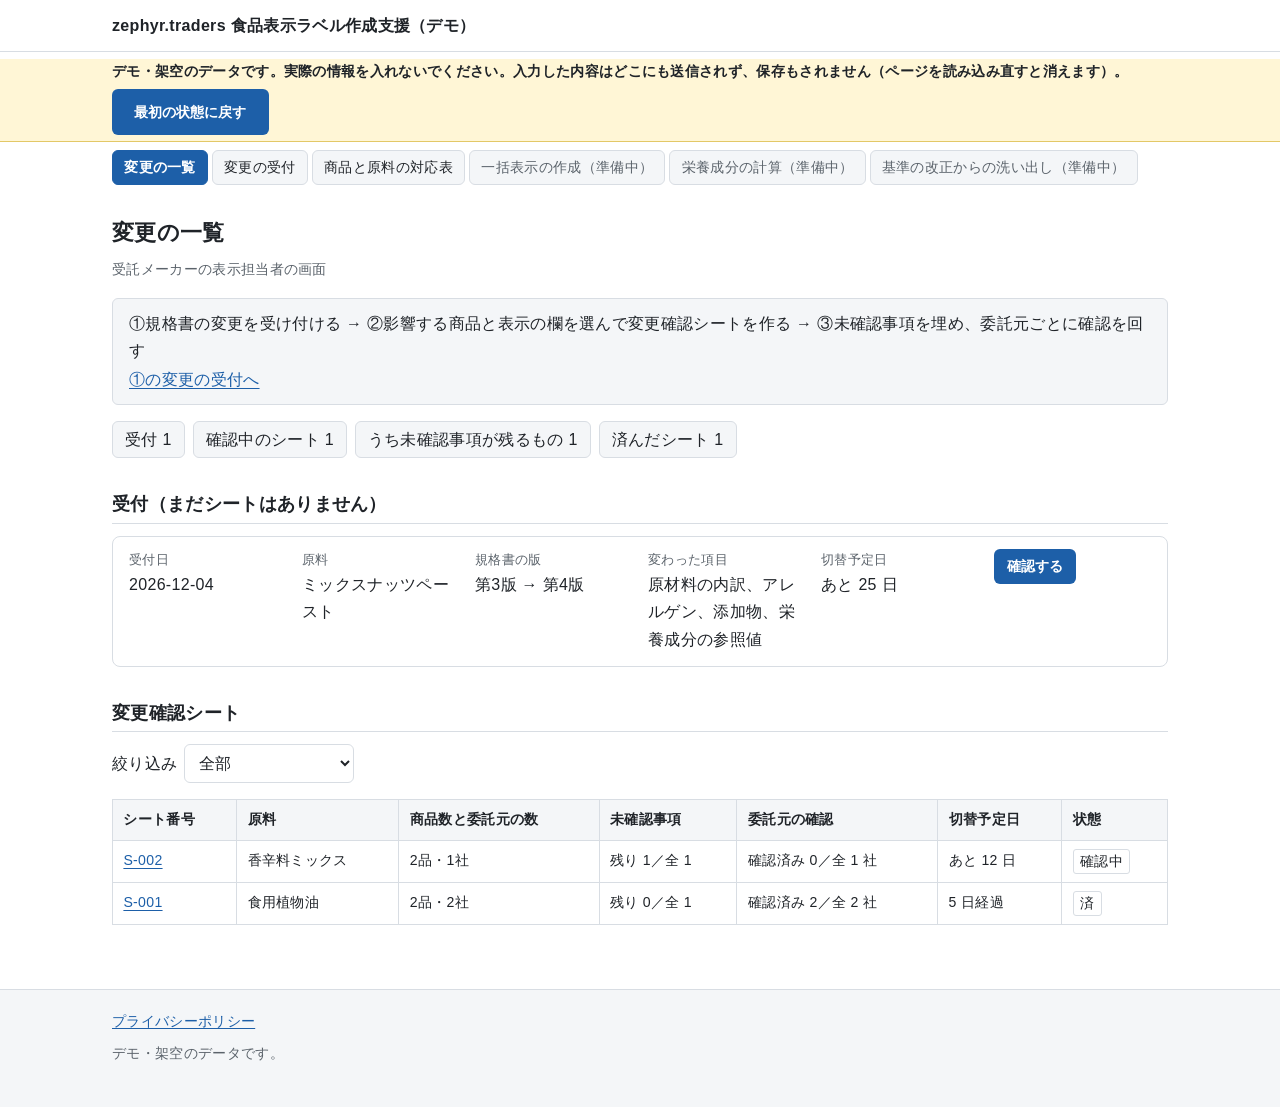
==== demo/index.html @ 54dee098 "デモ版を掲出する（架空データ、送信・保存なし） Co-Authored-By: Claude Opus 5.5 <noreply@anthropic.com>" ====
<!doctype html>
<html lang="ja">
<head>
<meta charset="utf-8">
<meta name="viewport" content="width=device-width, initial-scale=1">
<meta name="robots" content="noindex">
<title>食品表示ラベル作成支援（デモ）</title>
<link rel="stylesheet" href="../style.css">
<link rel="stylesheet" href="demo.css">
</head>
<body>

<header class="site-header">
  <div class="wrap wide">
    <a class="brand" href="#list">zephyr.traders 食品表示ラベル作成支援（デモ）</a>
  </div>
</header>

<div class="demo-banner" role="note">
  <div class="wrap wide">
    <p class="demo-banner-text"><strong>デモ・架空のデータです。実際の情報を入れないでください。入力した内容はどこにも送信されず、保存もされません（ページを読み込み直すと消えます）。</strong></p>
    <p class="demo-banner-actions no-print"><button type="button" id="reset-btn">最初の状態に戻す</button> <span id="reset-msg" class="reset-msg" role="status"></span></p>
  </div>
</div>

<nav class="tabs no-print" id="tabs" aria-label="画面の切り替え"></nav>

<main>
  <div class="wrap wide" id="app">
    <noscript><p>このデモは JavaScript を使います。JavaScript を有効にしてください。</p></noscript>
  </div>
</main>

<footer class="site-footer">
  <div class="wrap wide">
    <p class="footer-nav no-print"><a href="../privacy.html">プライバシーポリシー</a></p>
    <p>デモ・架空のデータです。</p>
  </div>
</footer>

<script src="rules.js"></script>
<script src="data.js"></script>
<script src="app.js"></script>
</body>
</html>
---- style.css ----
/* サイト共通スタイル
   ビルド不要・外部依存なし。フォントは端末の日本語フォントを使う。 */

:root {
  --bg: #ffffff;
  --fg: #1f2328;
  --muted: #5b636b;
  --line: #d8dde3;
  --soft: #f4f6f8;
  --accent: #1d5fa8;
  --accent-fg: #ffffff;
  --warn-bg: #fff6d6;
  --warn-line: #e3c867;
  --pr-bg: #eef3fa;
  --measure: 42rem;
}

@media (prefers-color-scheme: dark) {
  :root {
    --bg: #15181c;
    --fg: #e6e8eb;
    --muted: #a3abb4;
    --line: #353b43;
    --soft: #1e2227;
    --accent: #7fb2ec;
    --accent-fg: #0f1a26;
    --warn-bg: #3a3218;
    --warn-line: #7a6626;
    --pr-bg: #1b2533;
  }
}

*,
*::before,
*::after { box-sizing: border-box; }

html { -webkit-text-size-adjust: 100%; }

body {
  margin: 0;
  background: var(--bg);
  color: var(--fg);
  font-family: "Hiragino Sans", "Hiragino Kaku Gothic ProN", "Noto Sans JP", "Yu Gothic UI", "Yu Gothic", Meiryo, sans-serif;
  font-size: 1rem;
  line-height: 1.85;
  letter-spacing: 0.02em;
  overflow-wrap: anywhere;
  word-break: normal;
  line-break: strict;
}

a { color: var(--accent); text-underline-offset: 0.18em; }
a:hover { text-decoration-thickness: 2px; }

img { max-width: 100%; height: auto; }

.wrap {
  max-width: var(--measure);
  margin: 0 auto;
  padding: 0 16px;
}

/* ヘッダー */
.site-header {
  border-bottom: 1px solid var(--line);
  background: var(--bg);
}
.site-header .wrap {
  display: flex;
  flex-wrap: wrap;
  align-items: baseline;
  justify-content: space-between;
  gap: 0.25rem 1rem;
  padding-top: 0.75rem;
  padding-bottom: 0.75rem;
}
.brand {
  font-weight: 700;
  color: var(--fg);
  text-decoration: none;
}
.site-nav { display: flex; flex-wrap: wrap; gap: 0.25rem 1rem; font-size: 0.9rem; }
.site-nav a { color: var(--muted); text-decoration: none; }
.site-nav a:hover { color: var(--accent); }

/* 本文 */
main { padding: 1.5rem 0 3rem; }

h1 { font-size: 1.6rem; line-height: 1.45; margin: 0.5rem 0 1rem; }
h2 {
  font-size: 1.25rem;
  line-height: 1.5;
  margin: 2.5rem 0 0.75rem;
  padding-bottom: 0.3rem;
  border-bottom: 1px solid var(--line);
}
h3 { font-size: 1.05rem; line-height: 1.55; margin: 1.75rem 0 0.5rem; }
p, ul, ol, table, blockquote { margin: 0 0 1rem; }
ul, ol { padding-left: 1.5rem; }
li + li { margin-top: 0.35rem; }

.lead { font-size: 1.08rem; }
.muted, small { color: var(--muted); }
.small { font-size: 0.875rem; }

/* 表（狭い画面では横スクロールをこのブロックの中だけに閉じる） */
.table-wrap { overflow-x: auto; margin: 0 0 1rem; -webkit-overflow-scrolling: touch; }
.table-wrap table { margin: 0; }
table { width: 100%; border-collapse: collapse; font-size: 0.93rem; }
th, td {
  border: 1px solid var(--line);
  padding: 0.5rem 0.65rem;
  text-align: left;
  vertical-align: top;
}
th { background: var(--soft); font-weight: 600; }
td.date, th.date { white-space: nowrap; }

/* 囲み */
.note {
  border: 1px solid var(--line);
  background: var(--soft);
  border-radius: 6px;
  padding: 0.85rem 1rem;
  margin: 0 0 1rem;
}
.note > :last-child { margin-bottom: 0; }

.draft-banner {
  background: var(--warn-bg);
  border-bottom: 1px solid var(--warn-line);
  font-size: 0.875rem;
}
.draft-banner .wrap { padding-top: 0.5rem; padding-bottom: 0.5rem; }

.pr {
  border: 1px solid var(--line);
  background: var(--pr-bg);
  border-radius: 6px;
  padding: 0.85rem 1rem;
  margin: 1.5rem 0;
}
.pr-label {
  display: inline-block;
  font-size: 0.8rem;
  font-weight: 700;
  border: 1px solid currentColor;
  border-radius: 3px;
  padding: 0 0.4rem;
  margin-right: 0.4rem;
}

/* 料金 */
.plans { display: grid; grid-template-columns: 1fr; gap: 1rem; margin: 0 0 1rem; }
@media (min-width: 560px) { .plans { grid-template-columns: 1fr 1fr; } }
.plan { border: 1px solid var(--line); border-radius: 6px; padding: 1rem; }
.plan h3 { margin-top: 0; }
.price { font-size: 1.25rem; font-weight: 700; margin-bottom: 0.5rem; }

/* フォーム */
.form {
  border: 1px solid var(--line);
  border-radius: 8px;
  padding: 1.25rem 1rem;
  background: var(--soft);
}
.field { margin: 0 0 1rem; }
.field > label,
.field > .label { display: block; font-weight: 600; margin-bottom: 0.3rem; }
.req, .opt {
  font-size: 0.75rem;
  font-weight: 600;
  border-radius: 3px;
  padding: 0 0.35rem;
  margin-left: 0.4rem;
  vertical-align: 0.1em;
}
.req { background: var(--accent); color: var(--accent-fg); }
.opt { border: 1px solid var(--line); color: var(--muted); }
input[type="email"],
input[type="text"],
textarea,
select {
  width: 100%;
  font: inherit;
  color: var(--fg);
  background: var(--bg);
  border: 1px solid var(--line);
  border-radius: 6px;
  padding: 0.55rem 0.65rem;
}
input[type="email"]:focus,
input[type="text"]:focus,
textarea:focus,
select:focus,
input[type="radio"]:focus-visible,
input[type="checkbox"]:focus-visible,
button:focus-visible { outline: 2px solid var(--accent); outline-offset: 2px; }
fieldset.field { border: 0; padding: 0; min-width: 0; }
fieldset.field > legend { font-weight: 600; margin-bottom: 0.3rem; padding: 0; }
.choice { display: flex; gap: 0.5rem; align-items: center; margin: 0.2rem 0; }
.purpose {
  font-size: 0.9rem;
  border-left: 3px solid var(--line);
  padding-left: 0.75rem;
}
.consent {
  display: flex;
  gap: 0.6rem;
  align-items: flex-start;
  font-weight: 600;
}
.consent input { margin-top: 0.45rem; width: 1.1rem; height: 1.1rem; flex: none; }
button,
.button {
  display: inline-block;
  font: inherit;
  font-weight: 700;
  background: var(--accent);
  color: var(--accent-fg);
  border: 0;
  border-radius: 6px;
  padding: 0.65rem 1.4rem;
  cursor: pointer;
  text-decoration: none;
}
button[disabled] { opacity: 0.55; cursor: not-allowed; }

/* 記事 */
.article-meta { color: var(--muted); font-size: 0.875rem; margin-bottom: 1.5rem; }
.source { font-size: 0.875rem; color: var(--muted); }
.links-list { list-style: none; padding-left: 0; }
.links-list li { padding-left: 0; }

/* フッター */
.site-footer {
  border-top: 1px solid var(--line);
  background: var(--soft);
  font-size: 0.85rem;
  color: var(--muted);
}
.site-footer .wrap { padding-top: 1.25rem; padding-bottom: 2rem; }
.site-footer p { margin: 0 0 0.6rem; }
.footer-nav { display: flex; flex-wrap: wrap; gap: 0.25rem 1rem; margin-bottom: 0.75rem; }
.draft-tag { font-weight: 700; color: var(--fg); }
---- demo/demo.css ----
/* デモ専用。../style.css を先に読み、足りない分だけ書く。 */

.wrap.wide { max-width: 68rem; }
body { line-height: 1.7; }
main { padding-top: 1rem; }
h1 { font-size: 1.4rem; }
h2 { font-size: 1.15rem; margin-top: 2rem; }
button.secondary {
  background: var(--soft);
  color: var(--fg);
  border: 1px solid var(--line);
}
button.small-btn { padding: 0.3rem 0.8rem; font-size: 0.9rem; }

/* 常時の帯 */
.demo-banner {
  background: var(--warn-bg);
  border-bottom: 1px solid var(--warn-line);
  font-size: 0.9rem;
}
.demo-banner p { margin: 0.4rem 0; }
.demo-banner-actions { display: flex; flex-wrap: wrap; align-items: center; gap: 0.5rem; }
.reset-msg { font-weight: 700; }

/* タブ */
.tabs {
  display: flex;
  flex-wrap: wrap;
  gap: 0.25rem;
  padding: 0.5rem 16px;
  max-width: 68rem;
  margin: 0 auto;
}
.tabs a {
  text-decoration: none;
  color: var(--fg);
  border: 1px solid var(--line);
  border-radius: 6px;
  padding: 0.25rem 0.7rem;
  font-size: 0.9rem;
  background: var(--soft);
}
.tabs a[aria-current="page"] { background: var(--accent); color: var(--accent-fg); border-color: var(--accent); font-weight: 700; }
.tabs a.soon { color: var(--muted); }

.role { color: var(--muted); font-size: 0.9rem; margin: -0.5rem 0 1rem; }
.steps { margin: 0 0 1rem; padding: 0.6rem 1rem; border: 1px solid var(--line); border-radius: 6px; background: var(--soft); }
.steps p { margin: 0.1rem 0; }

.summary { display: flex; flex-wrap: wrap; gap: 0.5rem; margin: 0 0 1rem; }
.summary .chip { border: 1px solid var(--line); border-radius: 6px; padding: 0.25rem 0.75rem; background: var(--soft); }

.card { border: 1px solid var(--line); border-radius: 8px; padding: 0.8rem 1rem; margin: 0 0 1rem; }
.card-head { display: grid; grid-template-columns: repeat(auto-fit, minmax(9rem, 1fr)); gap: 0.4rem 1rem; align-items: start; }
.card-head .k { display: block; font-size: 0.8rem; color: var(--muted); }
.panel { border-top: 1px dashed var(--line); margin-top: 0.8rem; padding-top: 0.8rem; }
.panel h3 { margin-top: 1rem; }
.choice-line { display: flex; gap: 0.5rem; align-items: flex-start; margin: 0.35rem 0; }
.choice-line input { margin-top: 0.5rem; flex: none; }
.choice-line .body { flex: 1; min-width: 0; }
.sub { font-size: 0.85rem; color: var(--muted); display: block; }
.error { color: #b3261e; font-weight: 700; font-size: 0.9rem; }
@media (prefers-color-scheme: dark) { .error { color: #ffb4ab; } }
.done-box { border: 1px solid var(--accent); border-radius: 6px; padding: 0.7rem 1rem; margin: 0 0 1rem; background: var(--pr-bg); }

.item-group { display: flex; flex-wrap: wrap; gap: 0.2rem 1rem; margin: 0.2rem 0 0.6rem; }
.item-group label { display: inline-flex; gap: 0.3rem; align-items: center; }
.change-row { border: 1px solid var(--line); border-radius: 6px; padding: 0.7rem 0.9rem; margin: 0 0 0.8rem; background: var(--bg); }
.form { background: var(--soft); }
input[type="date"] {
  font: inherit; color: var(--fg); background: var(--bg);
  border: 1px solid var(--line); border-radius: 6px; padding: 0.45rem 0.6rem; max-width: 100%;
}
.table-wrap td input[type="text"] { min-width: 9rem; }
.table-wrap td, .table-wrap th { font-size: 0.88rem; }
tr.clickable { cursor: pointer; }
tr.clickable:hover td { background: var(--pr-bg); }
ul.plain { list-style: none; padding-left: 0; margin: 0; }
ul.plain li + li { margin-top: 0.2rem; }
.state-tag { display: inline-block; border: 1px solid var(--line); border-radius: 3px; padding: 0 0.4rem; font-size: 0.85rem; }
.toolbar { display: flex; flex-wrap: wrap; gap: 0.5rem 1rem; align-items: center; margin: 0 0 1rem; }
.toolbar label { display: inline-flex; gap: 0.4rem; align-items: center; }
.toolbar select { width: auto; }
td select { width: auto; max-width: 100%; }
.print-only { display: none; }

/* 委託元に渡す版 */
.paper { border: 1px solid var(--line); border-radius: 4px; padding: 1.2rem 1.2rem; background: var(--bg); }
.paper h1 { text-align: center; }
.paper .to { font-size: 1.1rem; font-weight: 700; }
.blank-box { border: 1px solid var(--fg); min-height: 2.4rem; padding: 0.3rem 0.5rem; margin: 0 0 0.8rem; }
.blank-box.tall { min-height: 5rem; }
.warn-line { background: var(--warn-bg); border: 1px solid var(--warn-line); border-radius: 6px; padding: 0.5rem 0.8rem; margin: 0 0 1rem; }

@media (max-width: 560px) {
  .paper { padding: 0.8rem; }
  .card { padding: 0.7rem 0.75rem; }
}

@media print {
  body { background: #fff; color: #000; font-size: 11pt; line-height: 1.5; }
  .no-print, .tabs, button, .site-header { display: none !important; }
  .print-only { display: inline !important; }
  .screen-only { display: none !important; }
  .demo-banner { background: #fff; border: 1px solid #000; }
  .demo-banner-actions { display: none !important; }
  main { padding: 0; }
  .wrap.wide { max-width: none; }
  .table-wrap { overflow: visible; }
  .paper { border: 0; padding: 0; }
  a { color: #000; text-decoration: none; }
  h2 { page-break-after: avoid; }
  tr { page-break-inside: avoid; }
  .site-footer { background: #fff; }
}
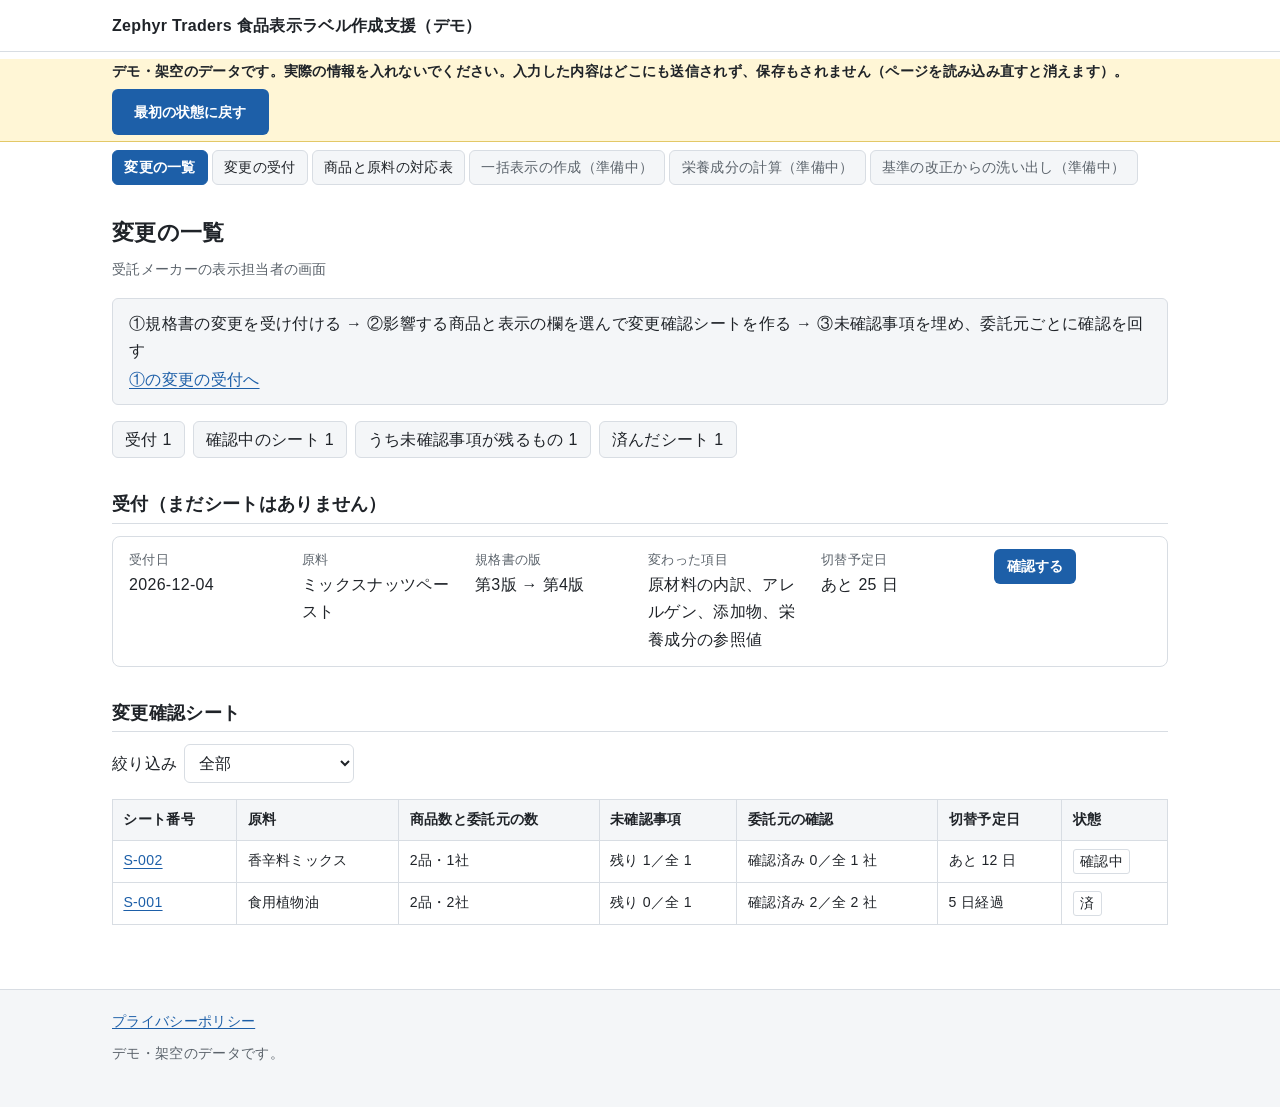
==== commit f86b058d: "プライバシーポリシーの屋号表記と窓口を改定（Zephyr Traders、info@zephyr-traders.com）" ====
--- a/demo/index.html
+++ b/demo/index.html
@@ -12,7 +12,7 @@
 
 <header class="site-header">
   <div class="wrap wide">
-    <a class="brand" href="#list">zephyr.traders 食品表示ラベル作成支援（デモ）</a>
+    <a class="brand" href="#list">Zephyr Traders 食品表示ラベル作成支援（デモ）</a>
   </div>
 </header>
 
